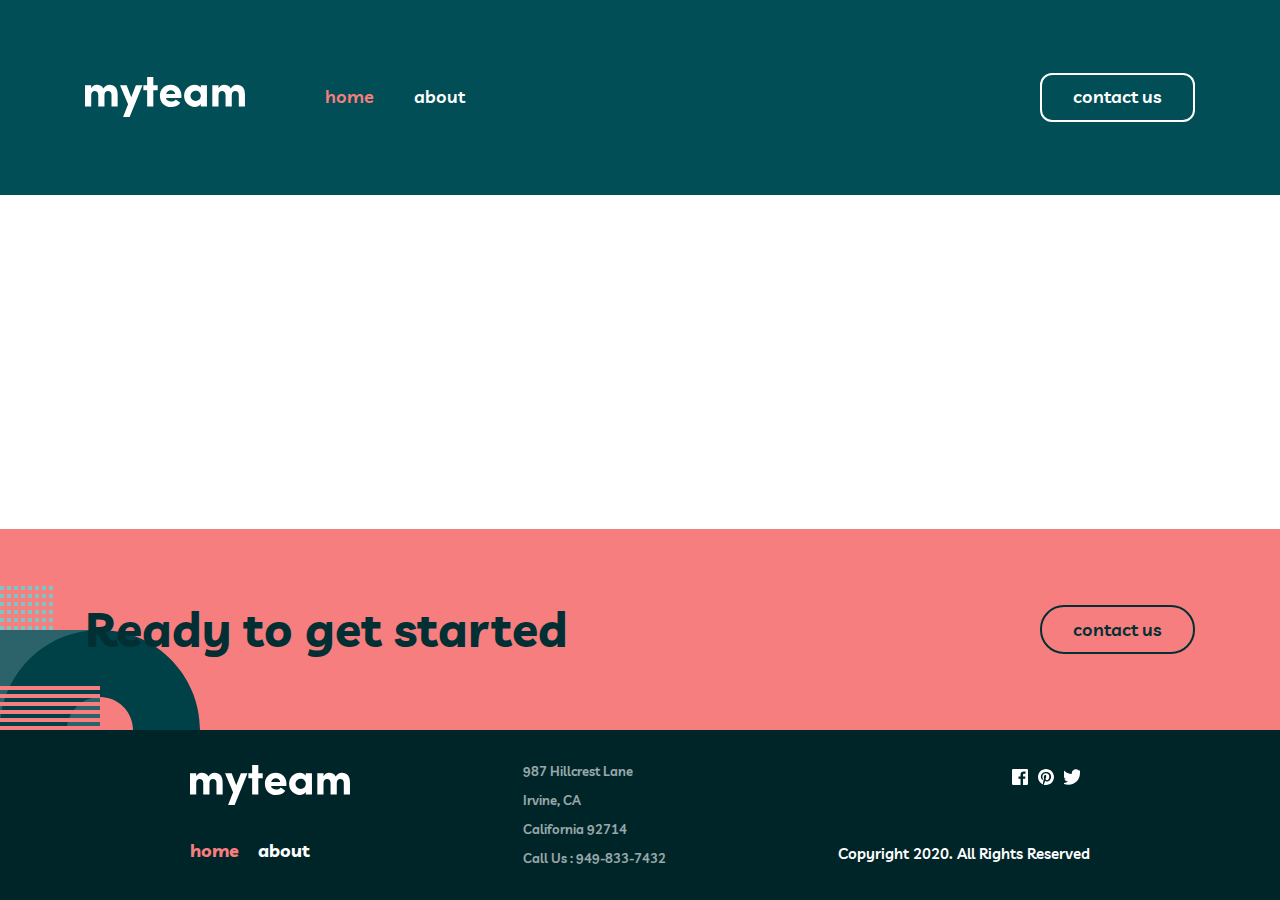
==== index.html @ e16e310d "My Team" ====
<!DOCTYPE html>
<html lang="en">
  <head>
    <meta charset="UTF-8" />
    <meta name="viewport" content="width=device-width, initial-scale=1.0" />
    <title>My Team</title>
    <link rel="stylesheet" href="./css/index.css" />
  </head>
  <body>
    <header class="header">
      <div class="header__container container">
        <a class="site-logo" href="">
          <img src="./images/logo.svg" alt="" width="160" height="40" />
        </a>
        <nav class="sitenav">
          <ul class="sitenav__list">
            <li class="sitenav__item">
              <a id="active" class="sitenav__link" href="#">home</a>
            </li>
            <li class="sitenav__item">
              <a class="sitenav__link" href="./pages/about.html">about</a>
            </li>
          </ul>
        </nav>
        <a class="btn primary-btn" href="./pages/contact.html">contact us</a>
      </div>
    </header>
    <main class="main"></main>
    <footer class="footer">
      <div class="footer__cta">
        <div class="container">
          <h2 class="footer__cta__title">Ready to get started</h2>
          <a class="footer__cta__btn secondary-btn" href="./pages/contact.html"
            >contact us
          </a>
        </div>
      </div>
    </footer>
    <footer class="footer__two">
      <div class="footer-content">
        <div class="footer-left">
          <a class="logo" href="">
            <img src="./images/logo.svg" alt="" width="160" height="40" />
          </a>
          <nav>
            <a id="active" class="sitenav__link" href="#">home</a>
            <a class="sitenav__link" href="./pages/about.html">about</a>
          </nav>
        </div>

        <div class="footer-center">
          <p>987 Hillcrest Lane</p>
          <p>Irvine, CA</p>
          <p>California 92714</p>
          <p>Call Us : 949-833-7432</p>
        </div>

        <div class="footer-right">
          <div class="social-icons">
            <img
              src="./images/icon-facebook.svg"
              alt="Facebook"
              width="24"
              height="19.5"
            />
            <img
              src="./images/icon-pinterest.svg"
              alt="Pinterest"
              width="24"
              height="19.5"
            />
            <img
              src="./images/icon-twitter.svg"
              alt="Twitter"
              width="24"
              height="19.5"
            />
          </div>
          <p>Copyright 2020. All Rights Reserved</p>
        </div>
      </div>
    </footer>
  </body>
</html>
---- css/index.css ----
@import "./normalize.css";
@import "./main.css";
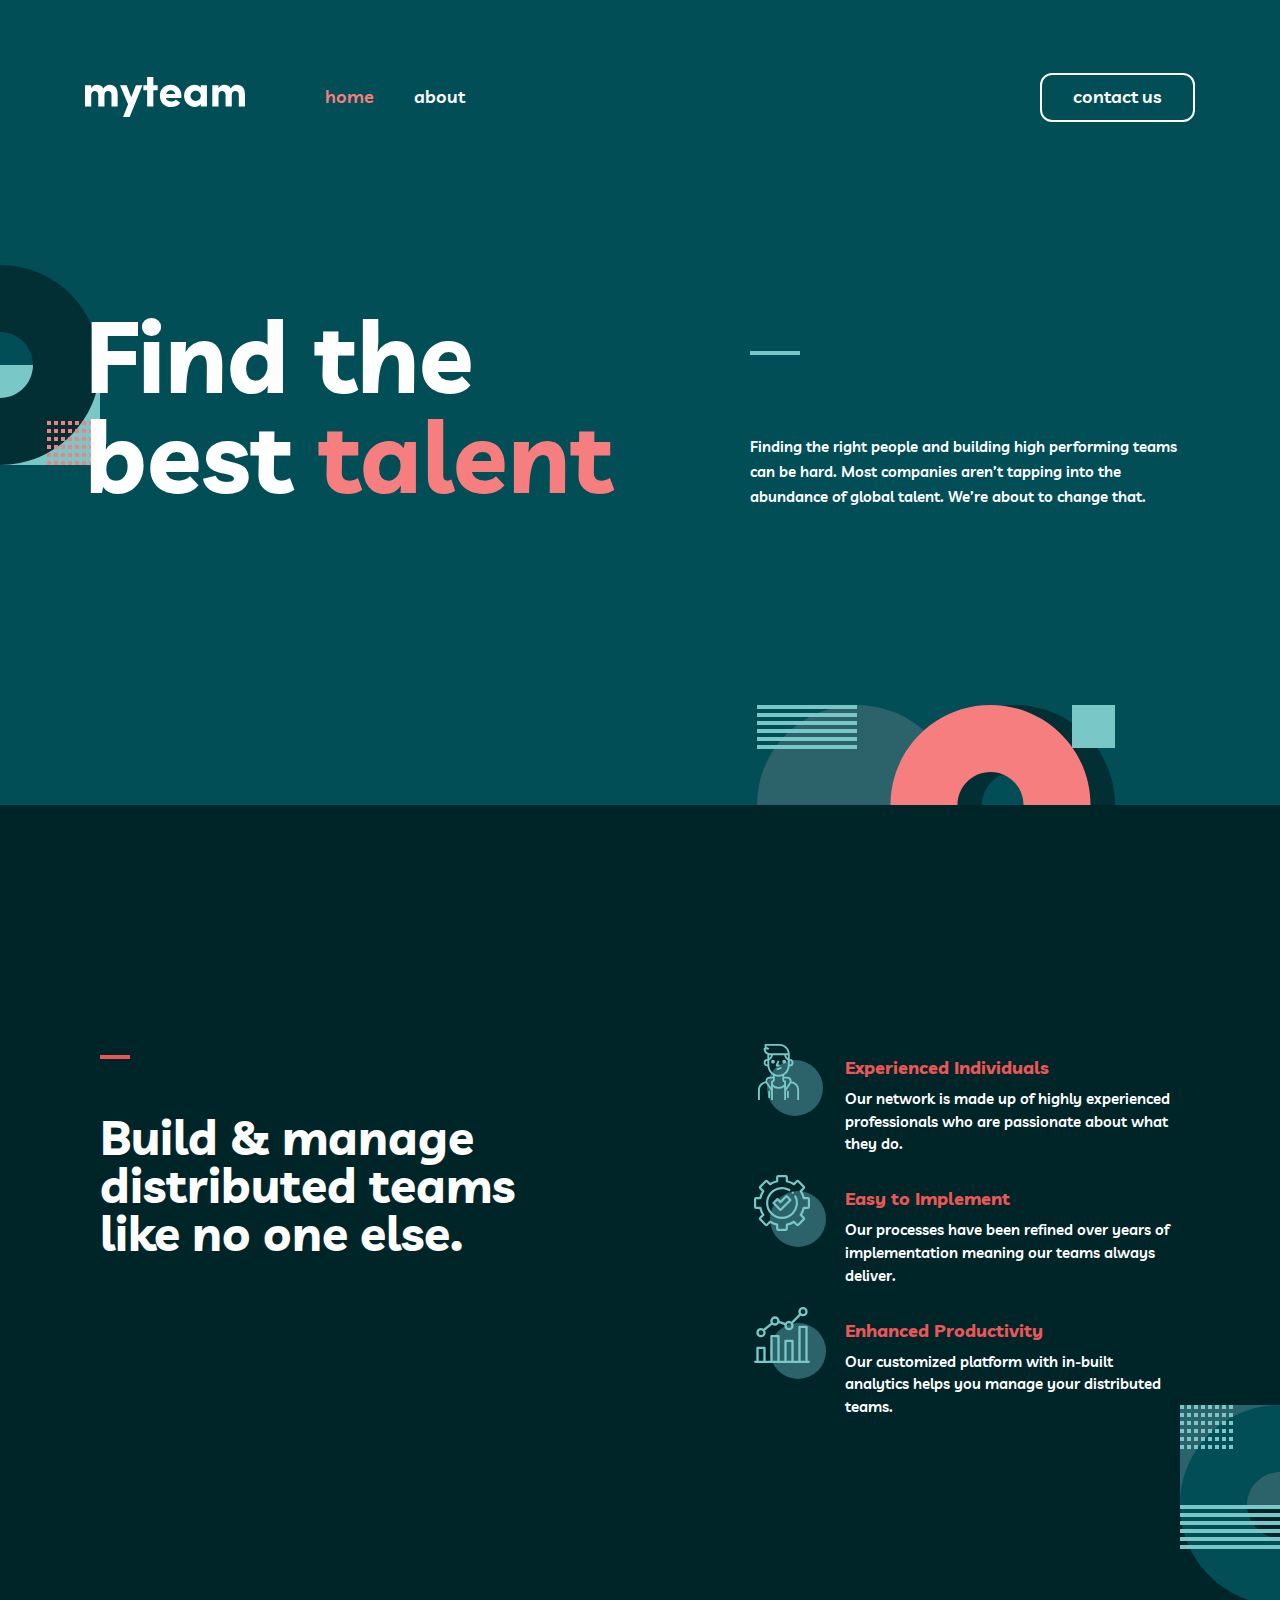
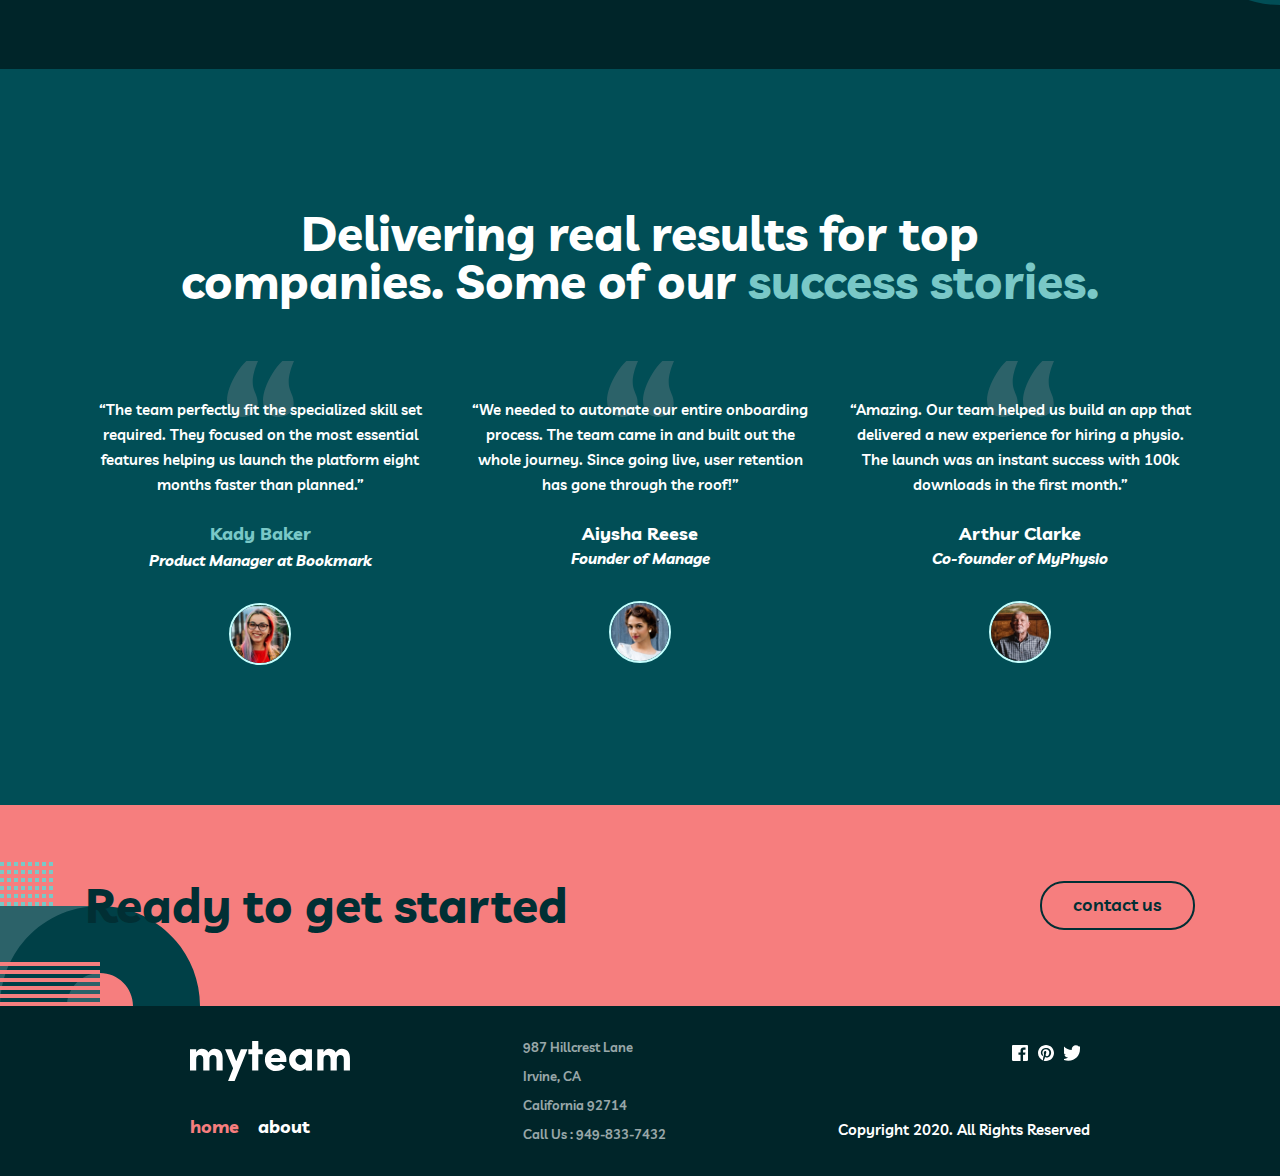
==== commit a95d0e3e: "complate" ====
--- a/index.html
+++ b/index.html
@@ -25,7 +25,144 @@
         <a class="btn primary-btn" href="./pages/contact.html">contact us</a>
       </div>
     </header>
-    <main class="main"></main>
+    <main class="main">
+      <section class="hero">
+        <div class="hero__container container">
+          <h1 class="hero__title">
+            Find the <br />best <span class="orange-text"> talent</span>
+          </h1>
+          <div class="hero__description">
+            <span class="divider hero-divider"></span>
+            <p class="hero__description__text">
+              Finding the right people and building high performing teams can be
+              hard. Most companies aren’t tapping into the abundance of global
+              talent. We’re about to change that.
+            </p>
+          </div>
+        </div>
+      </section>
+
+      <section class="features">
+        <div class="features-text">
+          <div class="line"></div>
+          <h1>
+            Build & manage <br />
+            distributed teams<br />
+            like no one else.
+          </h1>
+        </div>
+
+        <div class="features-list">
+          <div class="feature-item">
+            <div class="icon-circle">
+              <img
+                src="./images/icon-person.svg"
+                alt=""
+                width="72"
+                height="72"
+              />
+            </div>
+            <div>
+              <h3>Experienced Individuals</h3>
+              <p>
+                Our network is made up of highly experienced professionals who
+                are passionate about what they do.
+              </p>
+            </div>
+          </div>
+
+          <div class="feature-item">
+            <div class="icon-circle">
+              <img src="images/icon-cog.svg" alt="#" width="72" height="72" />
+            </div>
+            <div>
+              <h3>Easy to Implement</h3>
+              <p>
+                Our processes have been refined over years of implementation
+                meaning our teams always deliver.
+              </p>
+            </div>
+          </div>
+
+          <div class="feature-item">
+            <div class="icon-circle">
+              <img
+                src="./images/icon-chart.svg"
+                alt=""
+                width="72"
+                height="72"
+              />
+            </div>
+            <div>
+              <h3>Enhanced Productivity</h3>
+              <p>
+                Our customized platform with in-built analytics helps you manage
+                your distributed teams.
+              </p>
+            </div>
+          </div>
+        </div>
+      </section>
+
+      <section class="testemonials">
+        <div class="testemonials-container container">
+          <h2 class="testemonials-titles">
+            Delivering real results for top companies. Some of our
+            <span class="blue-text"> success stories.</span>
+          </h2>
+          <ul class="testemonilas-list">
+            <li class="testemonial-item">
+              <p class="testemonials-description">
+                “The team perfectly fit the specialized skill set required. They
+                focused on the most essential features helping us launch the
+                platform eight months faster than planned.”
+              </p>
+              <h3 class="testemonials-name">Kady Baker</h3>
+              <i>Product Manager at Bookmark</i>
+              <img
+                class="testemonials-avatar"
+                src="./images/avatar-kady.jpg"
+                alt=""
+                width="62"
+                height="62"
+              />
+            </li>
+            <li class="testemonial-item">
+              <p class="testemonials-description">
+                “We needed to automate our entire onboarding process. The team
+                came in and built out the whole journey. Since going live, user
+                retention has gone through the roof!”
+              </p>
+              <h3 class="testemonials-title">Aiysha Reese</h3>
+              <i>Founder of Manage</i>
+              <img
+                class="testemonials-avatar"
+                src="./images/avatar-aiysha.jpg"
+                alt=""
+                width="62"
+                height="62"
+              />
+            </li>
+            <li class="testemonial-item">
+              <p class="testemonials-description">
+                “Amazing. Our team helped us build an app that delivered a new
+                experience for hiring a physio. The launch was an instant
+                success with 100k downloads in the first month.”
+              </p>
+              <h3 class="testemonials-title">Arthur Clarke</h3>
+              <i>Co-founder of MyPhysio</i>
+              <img
+                class="testemonials-avatar"
+                src="./images/avatar-arthur.jpg"
+                alt=""
+                width="62"
+                height="62"
+              />
+            </li>
+          </ul>
+        </div>
+      </section>
+    </main>
     <footer class="footer">
       <div class="footer__cta">
         <div class="container">
